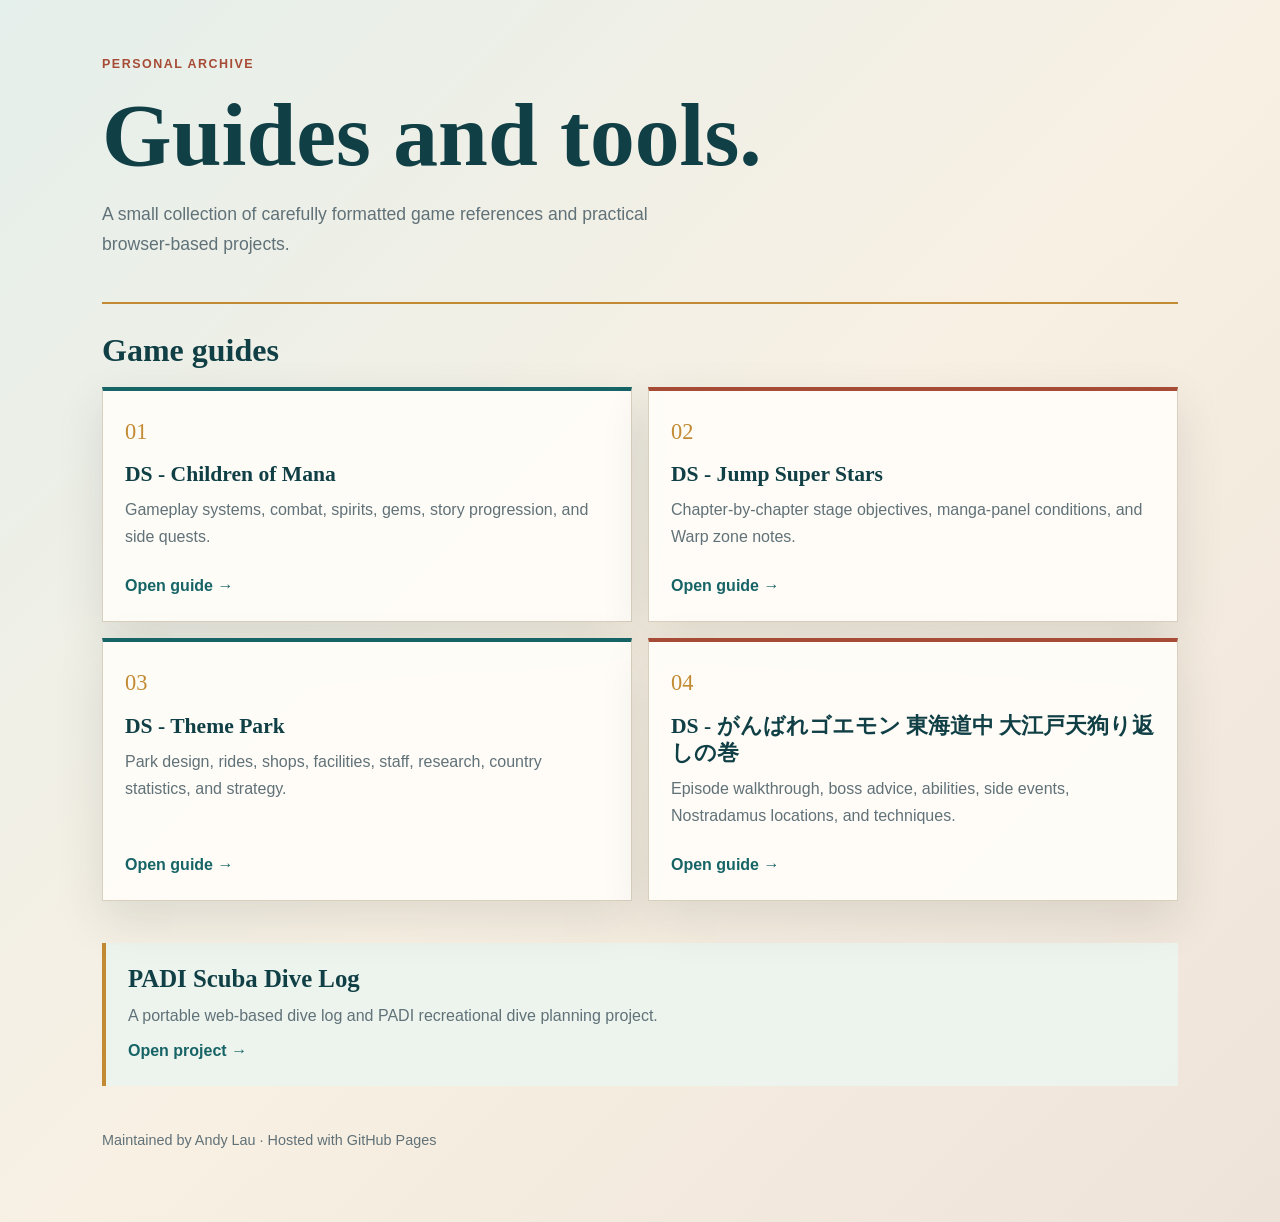
==== index.html @ 2795063a "Match guide names on homepage" ====
<!doctype html>
<html lang="en">
<head>
  <meta charset="utf-8">
  <meta name="viewport" content="width=device-width, initial-scale=1">
  <meta name="description" content="A collection of game guides and browser tools by Andy Lau.">
  <title>Andy Lau | Guides and Tools</title>
  <style>
    :root {
      --ink: #203238;
      --muted: #607178;
      --paper: #fffdf8;
      --cream: #f2eadb;
      --line: #d8cfbf;
      --teal: #176466;
      --teal-dark: #103f45;
      --rust: #a64b35;
      --gold: #c28a32;
      --shadow: 0 18px 45px rgba(39, 49, 41, .12);
    }
    * { box-sizing: border-box; }
    html { scroll-behavior: smooth; }
    body {
      margin: 0;
      color: var(--ink);
      background: linear-gradient(135deg, #e5efeb 0%, #f8f0e3 52%, #eee3d9 100%);
      font-family: "Avenir Next", "Hiragino Sans", "Yu Gothic", sans-serif;
      line-height: 1.7;
    }
    .shell { max-width: 1120px; margin: 0 auto; padding: 30px 22px 70px; }
    header { display: flex; justify-content: space-between; gap: 24px; align-items: end; padding: 24px 0 42px; }
    .eyebrow { color: var(--rust); font-size: .78rem; font-weight: 700; letter-spacing: .12em; text-transform: uppercase; }
    h1, h2 { color: var(--teal-dark); font-family: Georgia, "Hiragino Mincho ProN", serif; line-height: 1.15; }
    h1 { font-size: clamp(2.6rem, 7vw, 5.8rem); letter-spacing: 0; margin: 8px 0 14px; max-width: 760px; }
    header p { color: var(--muted); font-size: 1.1rem; margin: 0; max-width: 570px; }
    .rule { border: 0; border-top: 2px solid var(--gold); margin: 0 0 28px; }
    h2 { font-size: 2rem; margin: 0 0 18px; }
    .grid { display: grid; grid-template-columns: repeat(2, minmax(0, 1fr)); gap: 16px; }
    .guide { display: flex; flex-direction: column; min-height: 220px; padding: 22px; background: rgba(255, 253, 248, .96); border: 1px solid var(--line); box-shadow: var(--shadow); }
    .guide:nth-child(2n) { border-top: 4px solid var(--rust); }
    .guide:nth-child(2n+1) { border-top: 4px solid var(--teal); }
    .number { color: var(--gold); font-family: Georgia, serif; font-size: 1.4rem; }
    h3 { color: var(--teal-dark); font-family: Georgia, serif; font-size: 1.35rem; line-height: 1.25; margin: 10px 0 8px; }
    .guide p { color: var(--muted); margin: 0 0 22px; }
    .guide a, .project a { align-self: start; color: var(--teal); font-weight: 700; margin-top: auto; text-decoration: none; }
    .guide a:hover, .project a:hover { color: var(--rust); }
    .project { margin-top: 42px; padding: 22px; background: rgba(237, 245, 240, .9); border-left: 4px solid var(--gold); }
    .project h2 { font-size: 1.55rem; margin-bottom: 8px; }
    .project p { color: var(--muted); margin: 0 0 8px; }
    footer { color: var(--muted); font-size: .9rem; margin-top: 42px; }
    @media (max-width: 680px) {
      .shell { padding: 15px 12px 42px; }
      header { display: block; padding: 18px 0 32px; }
      .grid { grid-template-columns: 1fr; }
      .guide { min-height: auto; }
    }
  </style>
</head>
<body>
  <div class="shell">
    <header>
      <div>
        <div class="eyebrow">Personal archive</div>
        <h1>Guides and tools.</h1>
        <p>A small collection of carefully formatted game references and practical browser-based projects.</p>
      </div>
    </header>

    <main>
      <hr class="rule">
      <h2>Game guides</h2>
      <section class="grid" aria-label="Game guides">
        <article class="guide">
          <div class="number">01</div>
          <h3>DS - Children of Mana</h3>
          <p>Gameplay systems, combat, spirits, gems, story progression, and side quests.</p>
          <a href="guides/children-of-mana.html">Open guide &rarr;</a>
        </article>
        <article class="guide">
          <div class="number">02</div>
          <h3>DS - Jump Super Stars</h3>
          <p>Chapter-by-chapter stage objectives, manga-panel conditions, and Warp zone notes.</p>
          <a href="guides/jump-super-stars.html">Open guide &rarr;</a>
        </article>
        <article class="guide">
          <div class="number">03</div>
          <h3>DS - Theme Park</h3>
          <p>Park design, rides, shops, facilities, staff, research, country statistics, and strategy.</p>
          <a href="guides/theme-park.html">Open guide &rarr;</a>
        </article>
        <article class="guide">
          <div class="number">04</div>
          <h3>DS - がんばれゴエモン 東海道中 大江戸天狗り返しの巻</h3>
          <p>Episode walkthrough, boss advice, abilities, side events, Nostradamus locations, and techniques.</p>
          <a href="guides/goemon.html">Open guide &rarr;</a>
        </article>
      </section>

      <section class="project" aria-labelledby="project-title">
        <h2 id="project-title">PADI Scuba Dive Log</h2>
        <p>A portable web-based dive log and PADI recreational dive planning project.</p>
        <a href="https://ylau674.github.io/padi-scuba-dive-log/">Open project &rarr;</a>
      </section>
    </main>

    <footer>Maintained by Andy Lau &middot; Hosted with GitHub Pages</footer>
  </div>
</body>
</html>
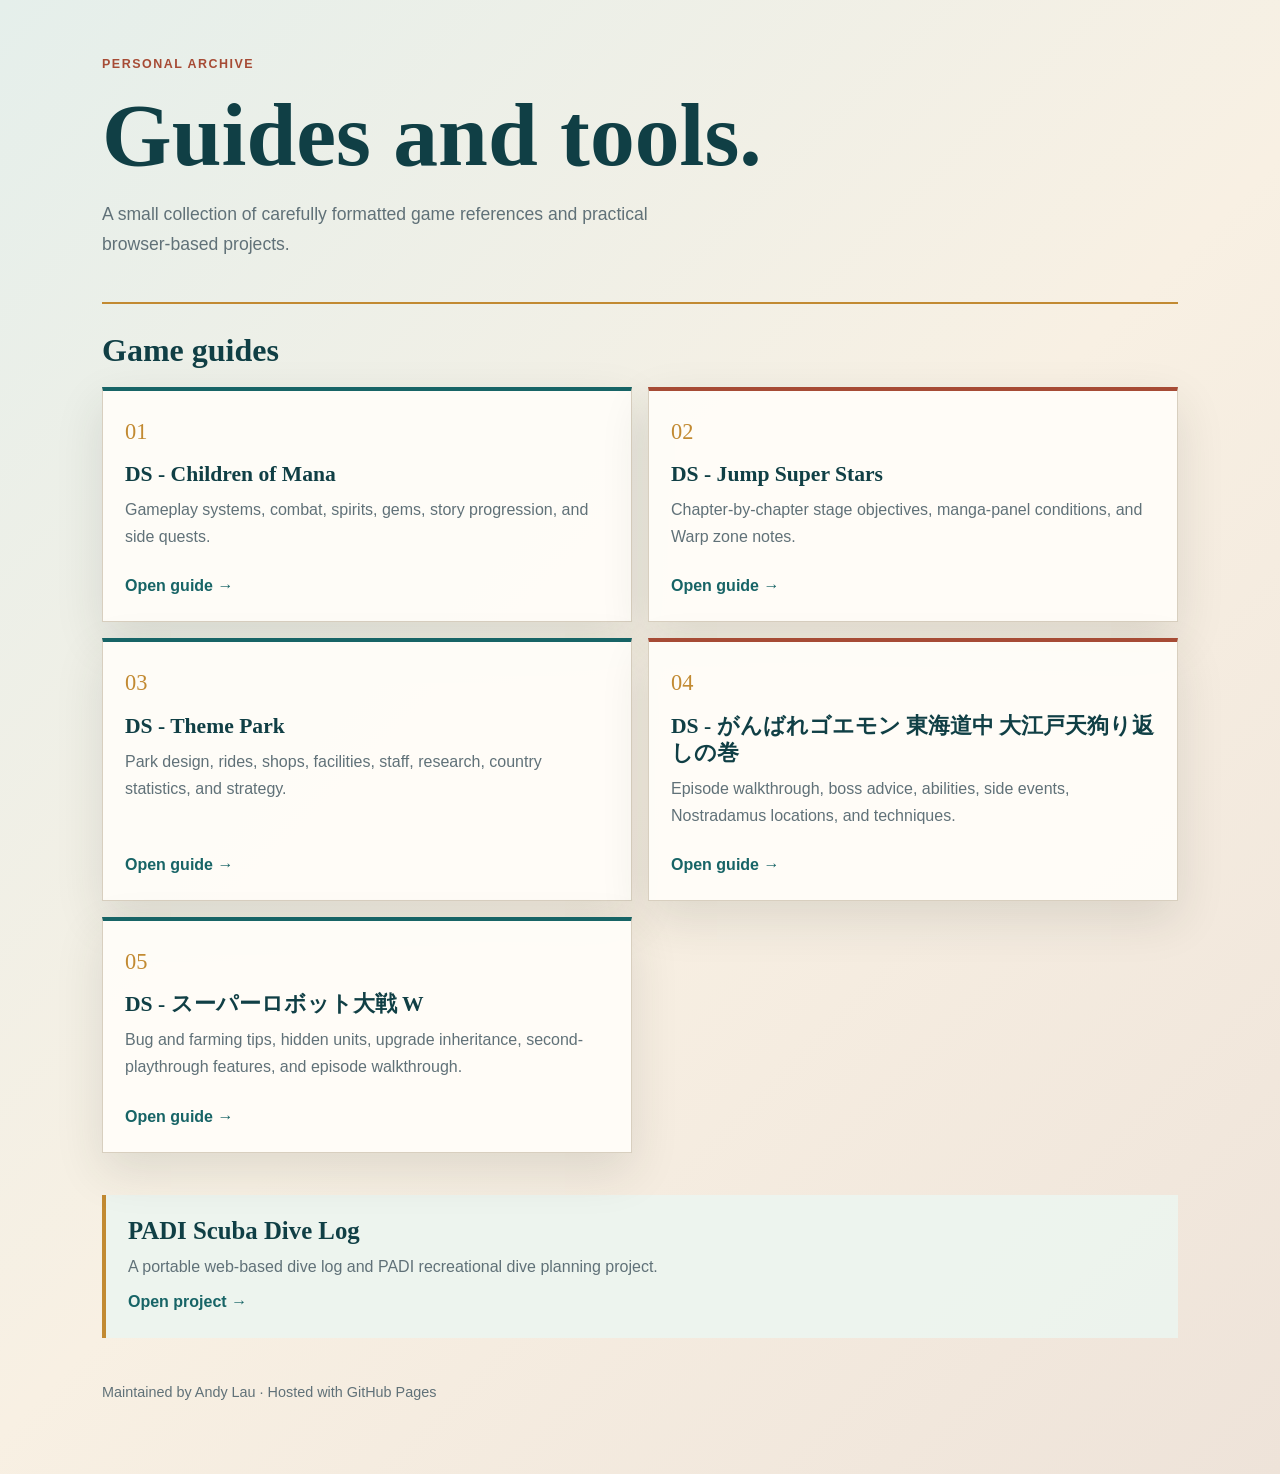
==== commit 255fe288: "Add Super Robot Wars W guide" ====
--- a/index.html
+++ b/index.html
@@ -94,6 +94,12 @@
           <p>Episode walkthrough, boss advice, abilities, side events, Nostradamus locations, and techniques.</p>
           <a href="guides/goemon.html">Open guide &rarr;</a>
         </article>
+        <article class="guide">
+          <div class="number">05</div>
+          <h3>DS - スーパーロボット大戦 W</h3>
+          <p>Bug and farming tips, hidden units, upgrade inheritance, second-playthrough features, and episode walkthrough.</p>
+          <a href="guides/super-robot-w.html">Open guide &rarr;</a>
+        </article>
       </section>
 
       <section class="project" aria-labelledby="project-title">
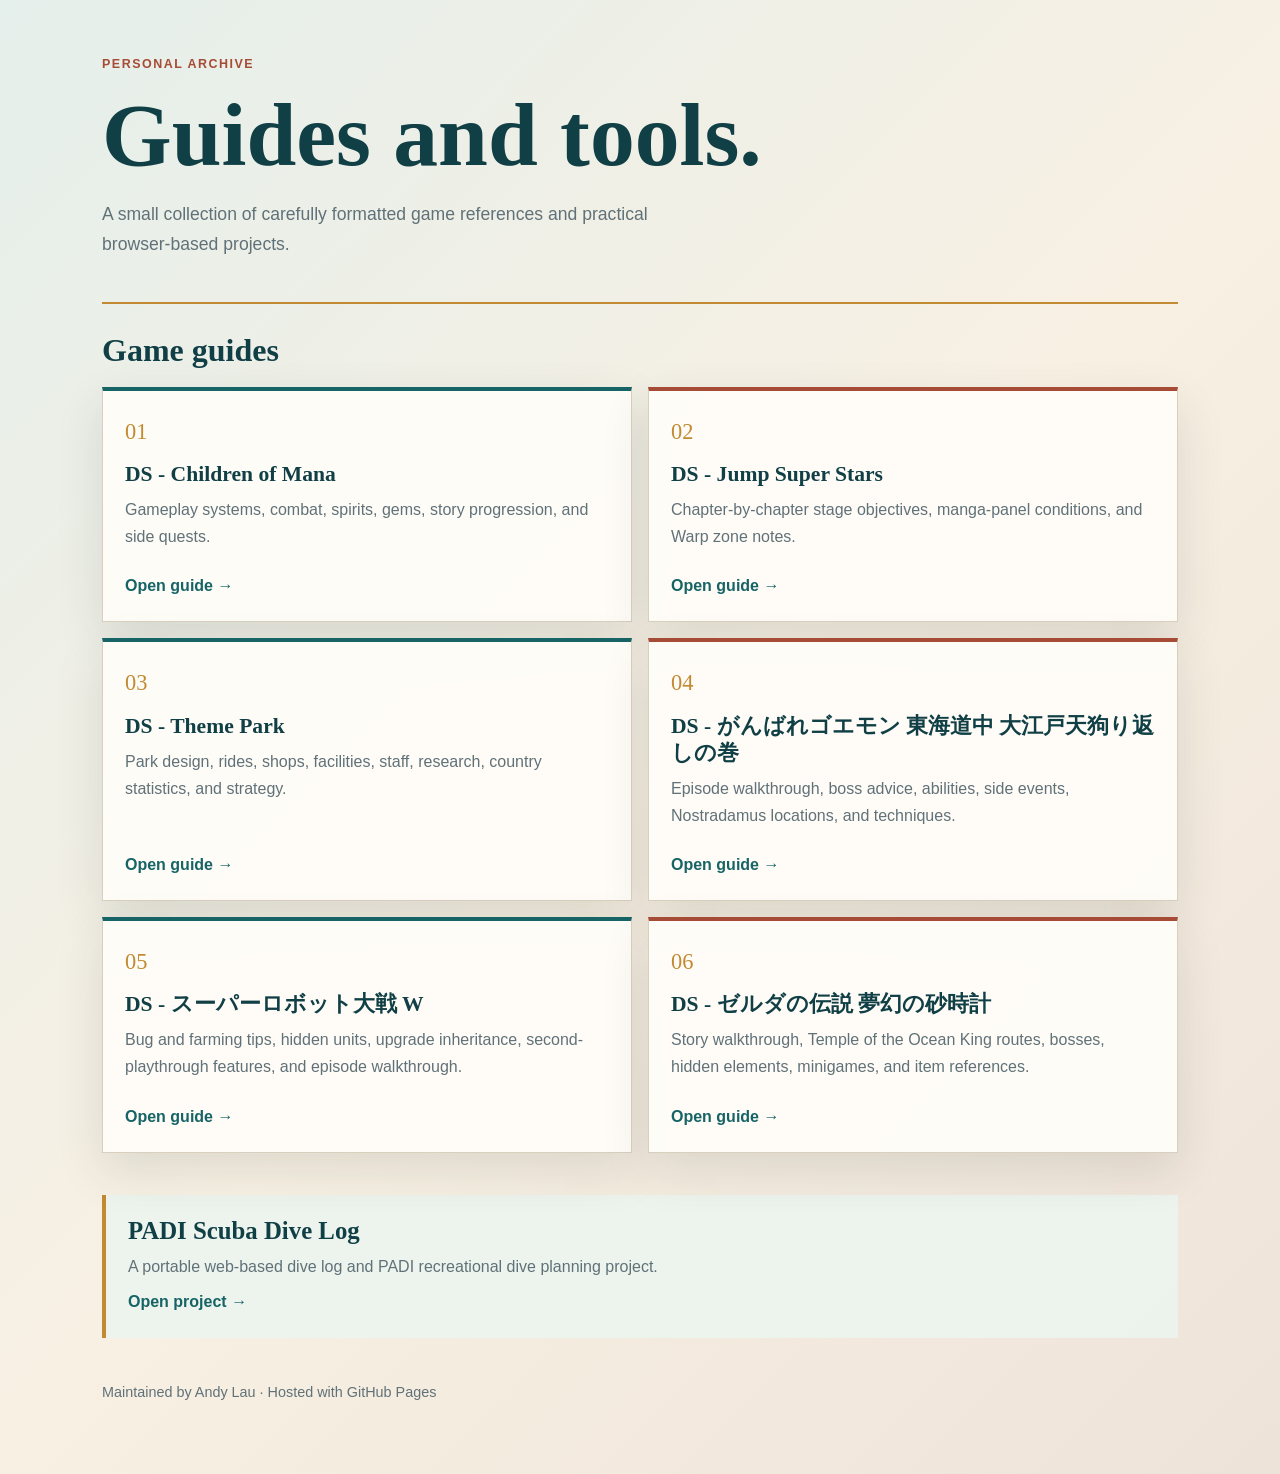
==== commit b3eb0f67: "Add Zelda Phantom Hourglass guide" ====
--- a/index.html
+++ b/index.html
@@ -100,6 +100,12 @@
           <p>Bug and farming tips, hidden units, upgrade inheritance, second-playthrough features, and episode walkthrough.</p>
           <a href="guides/super-robot-w.html">Open guide &rarr;</a>
         </article>
+        <article class="guide">
+          <div class="number">06</div>
+          <h3>DS - ゼルダの伝説 夢幻の砂時計</h3>
+          <p>Story walkthrough, Temple of the Ocean King routes, bosses, hidden elements, minigames, and item references.</p>
+          <a href="guides/zelda-phantom-hourglass.html">Open guide &rarr;</a>
+        </article>
       </section>
 
       <section class="project" aria-labelledby="project-title">
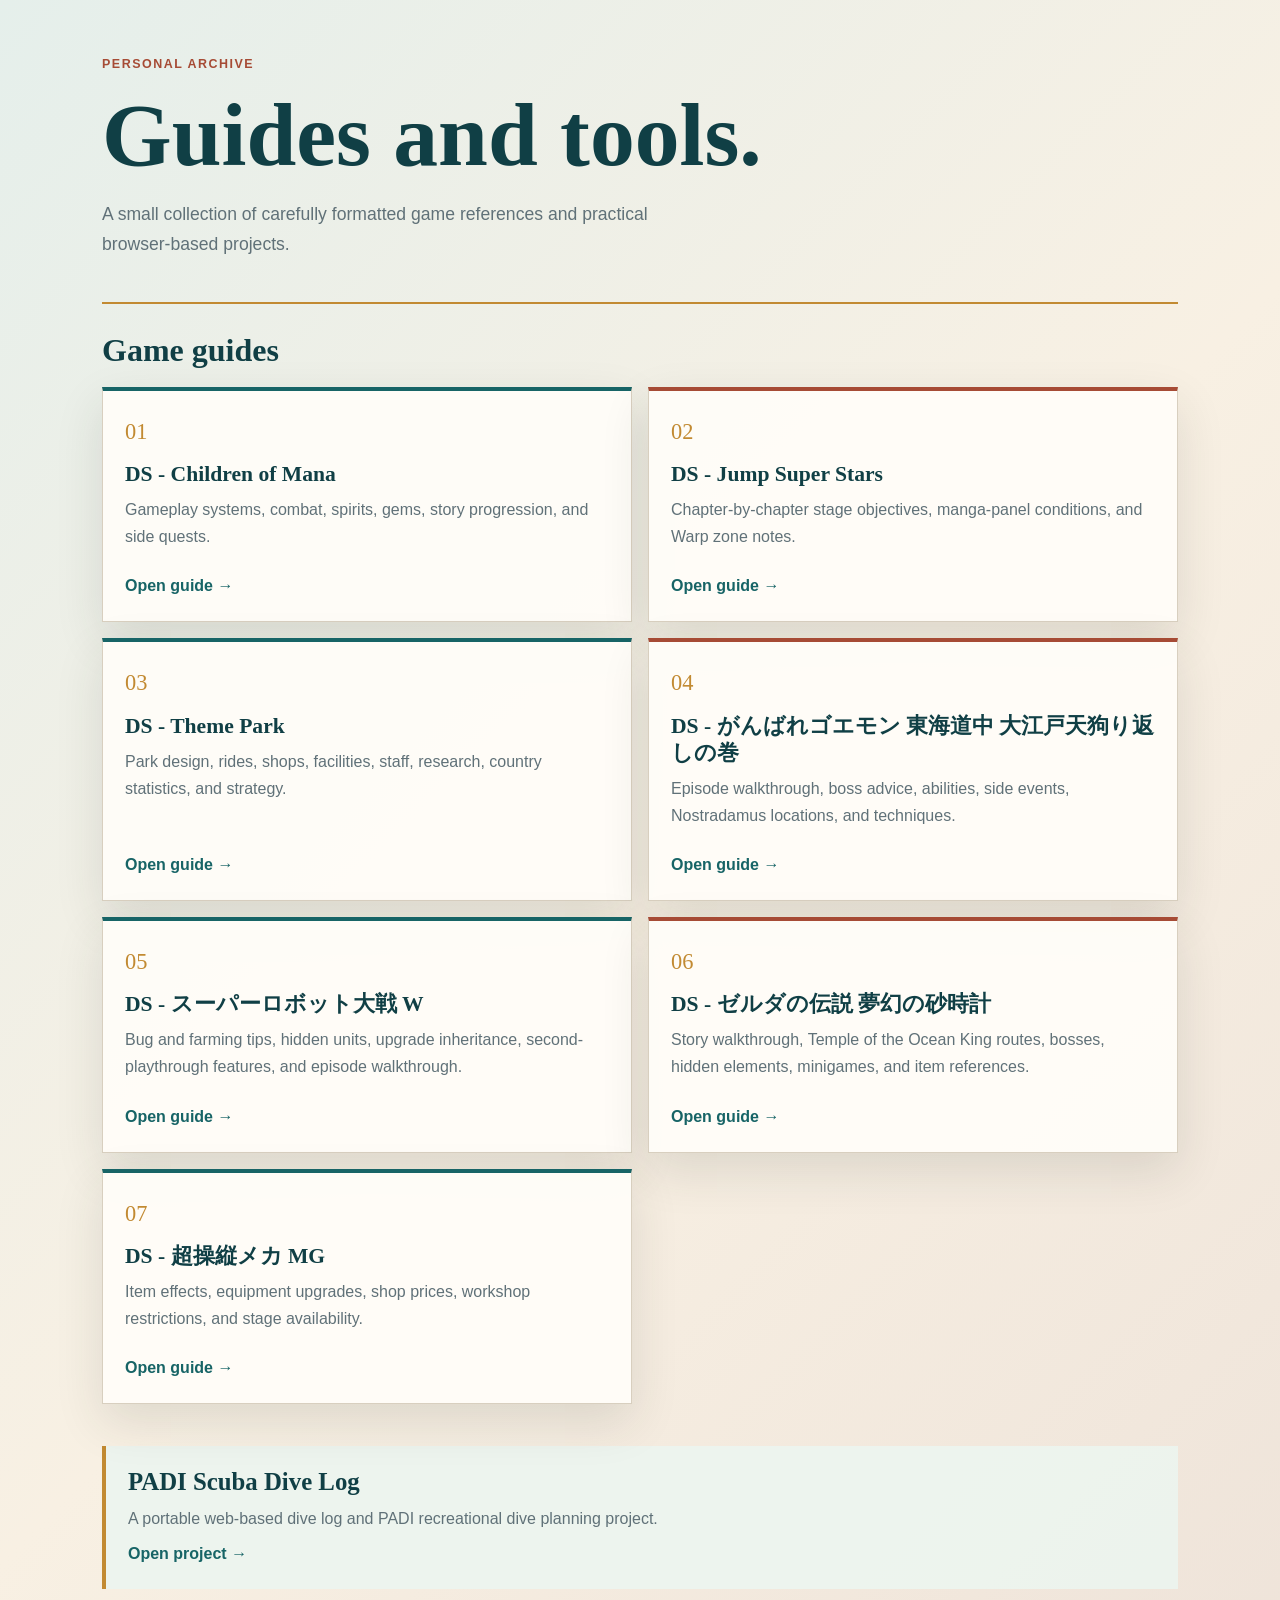
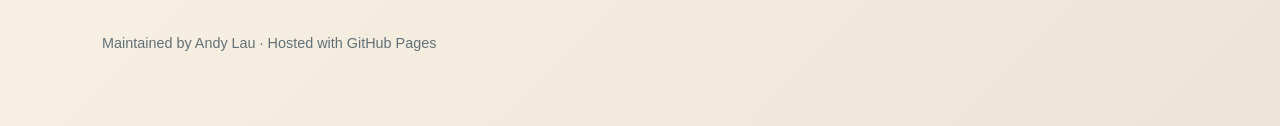
==== commit 0fb4d0d3: "Add Super Control Mecha MG guide" ====
--- a/index.html
+++ b/index.html
@@ -106,6 +106,12 @@
           <p>Story walkthrough, Temple of the Ocean King routes, bosses, hidden elements, minigames, and item references.</p>
           <a href="guides/zelda-phantom-hourglass.html">Open guide &rarr;</a>
         </article>
+        <article class="guide">
+          <div class="number">07</div>
+          <h3>DS - 超操縦メカ MG</h3>
+          <p>Item effects, equipment upgrades, shop prices, workshop restrictions, and stage availability.</p>
+          <a href="guides/mecha-mg.html">Open guide &rarr;</a>
+        </article>
       </section>
 
       <section class="project" aria-labelledby="project-title">
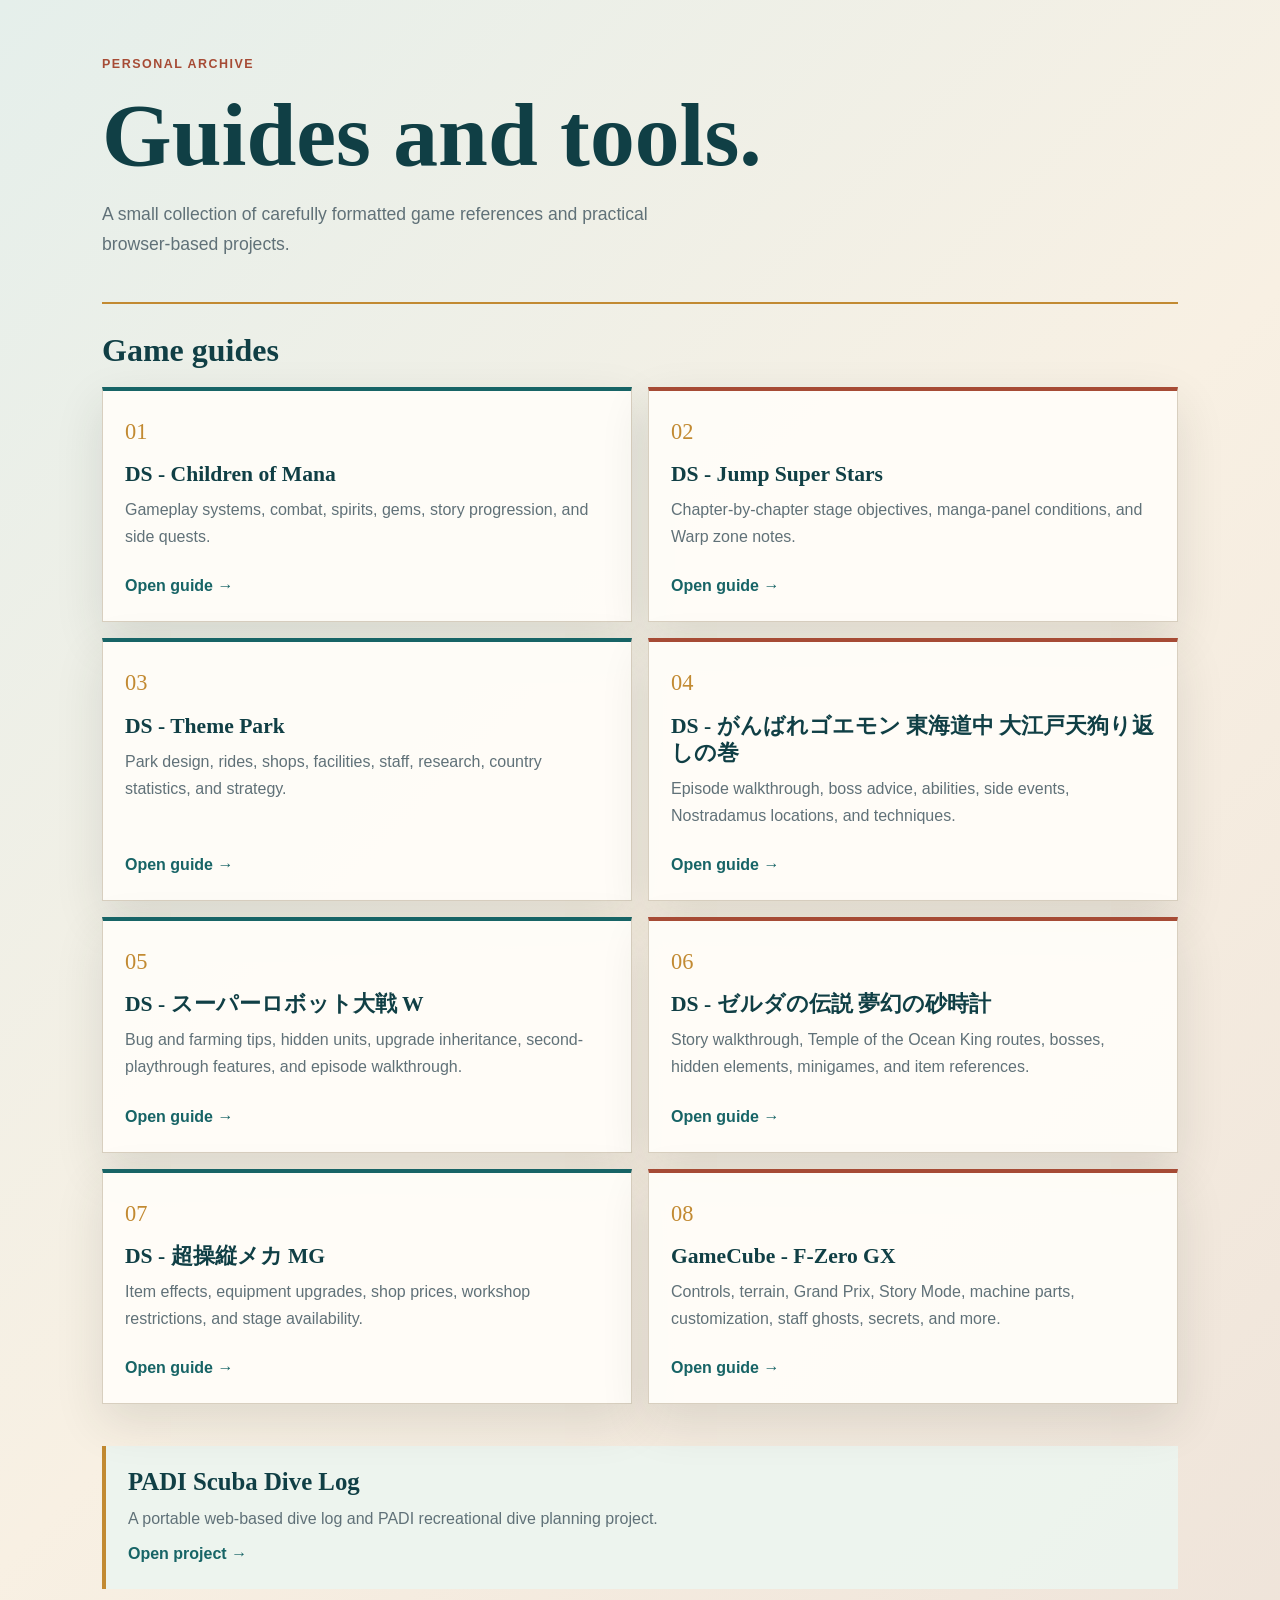
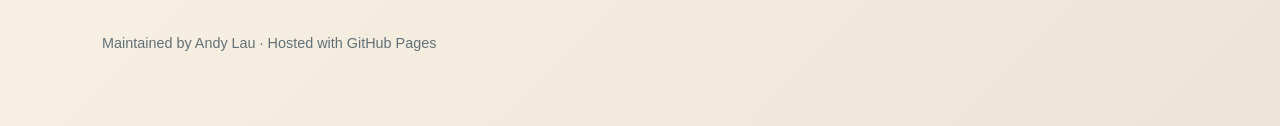
==== commit 7f70ff2d: "Add F-Zero GX guide" ====
--- a/index.html
+++ b/index.html
@@ -112,6 +112,12 @@
           <p>Item effects, equipment upgrades, shop prices, workshop restrictions, and stage availability.</p>
           <a href="guides/mecha-mg.html">Open guide &rarr;</a>
         </article>
+        <article class="guide">
+          <div class="number">08</div>
+          <h3>GameCube - F-Zero GX</h3>
+          <p>Controls, terrain, Grand Prix, Story Mode, machine parts, customization, staff ghosts, secrets, and more.</p>
+          <a href="guides/f-zero-gx.html">Open guide &rarr;</a>
+        </article>
       </section>
 
       <section class="project" aria-labelledby="project-title">
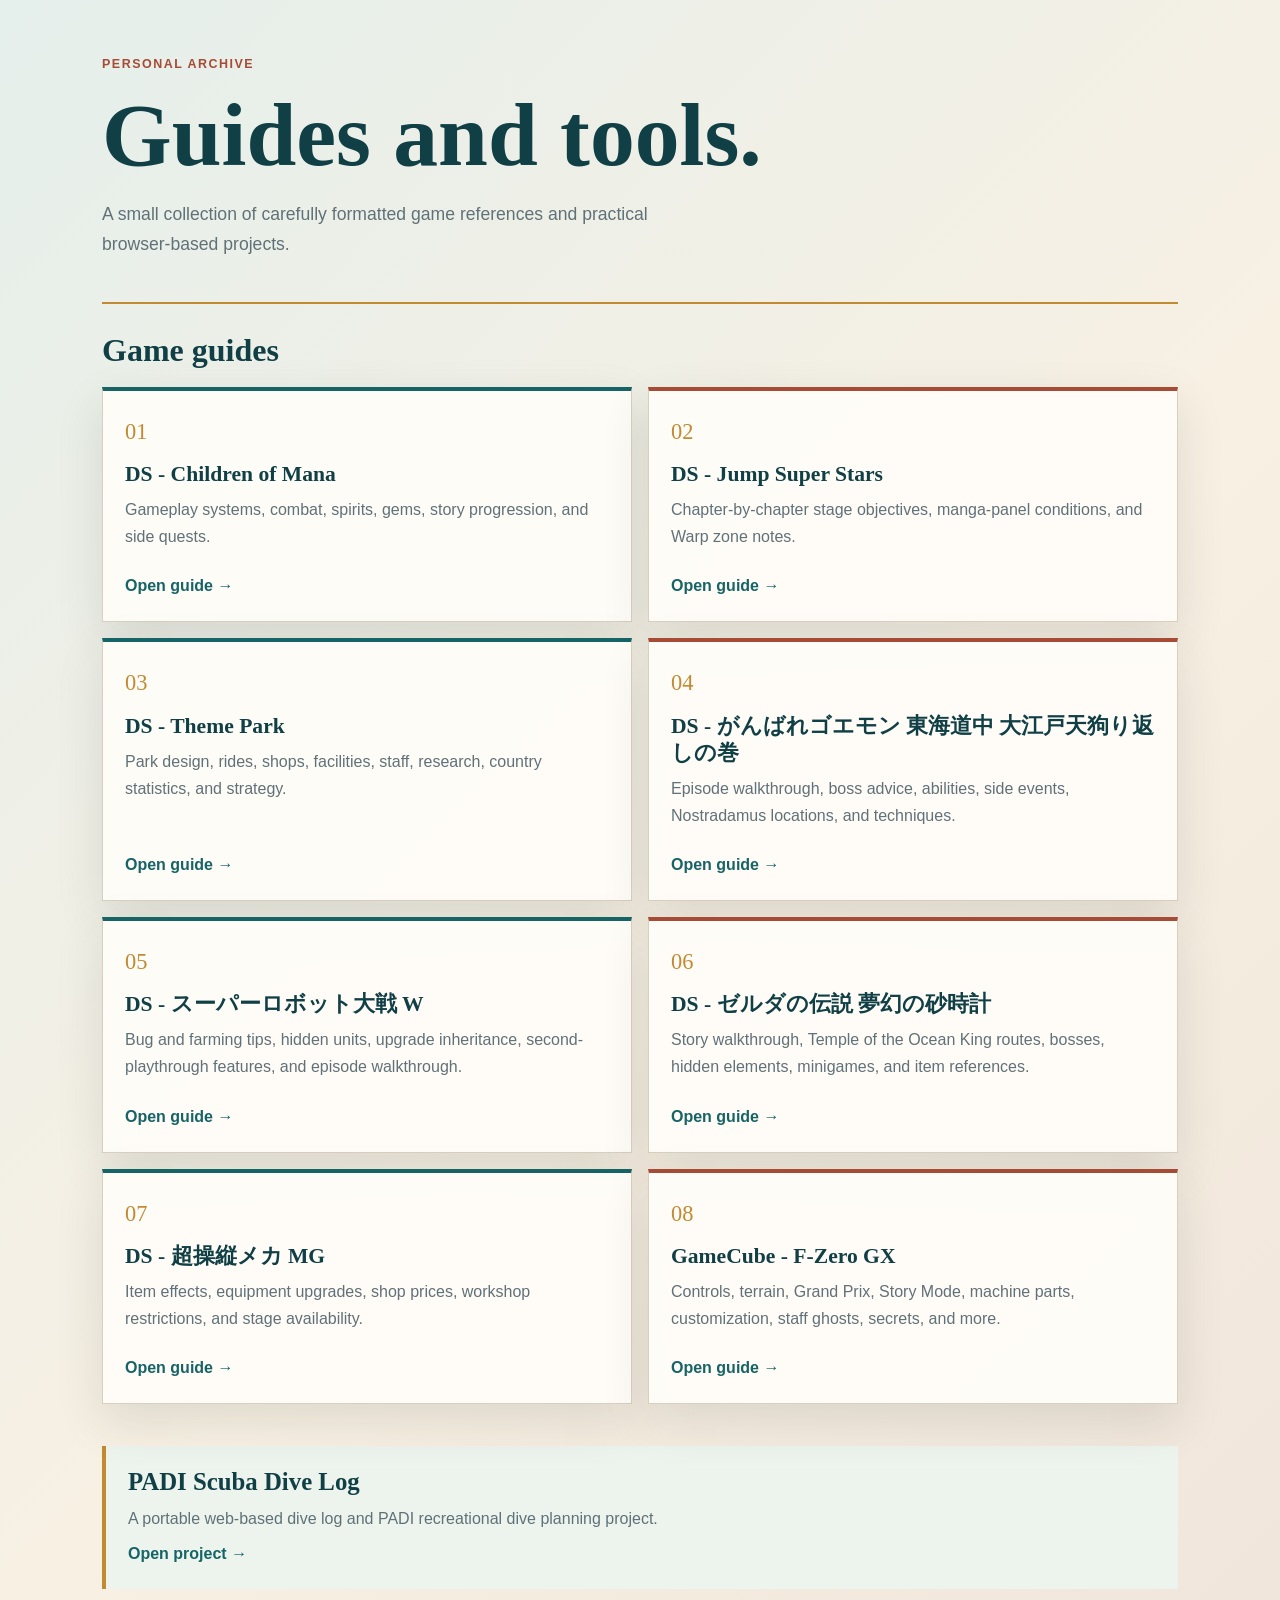
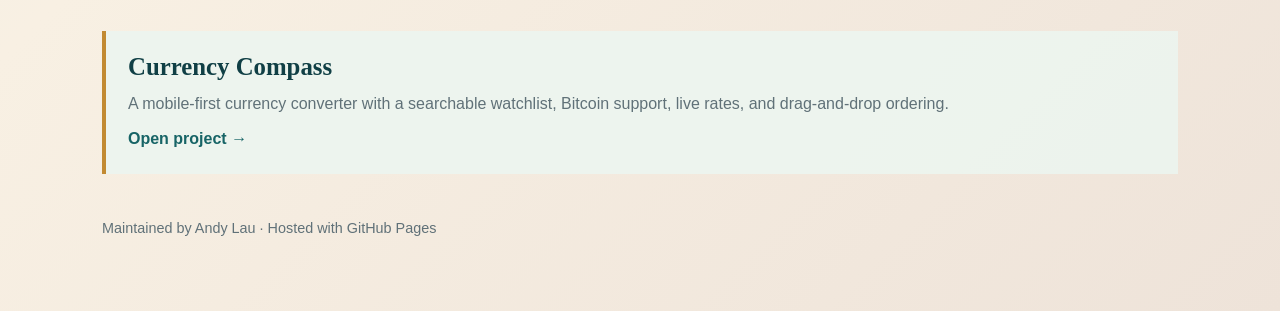
==== commit 64b4417f: "Add Currency Compass" ====
--- a/index.html
+++ b/index.html
@@ -125,6 +125,12 @@
         <p>A portable web-based dive log and PADI recreational dive planning project.</p>
         <a href="https://ylau674.github.io/padi-scuba-dive-log/">Open project &rarr;</a>
       </section>
+
+      <section class="project" aria-labelledby="currency-compass-title">
+        <h2 id="currency-compass-title">Currency Compass</h2>
+        <p>A mobile-first currency converter with a searchable watchlist, Bitcoin support, live rates, and drag-and-drop ordering.</p>
+        <a href="currency-compass/">Open project &rarr;</a>
+      </section>
     </main>
 
     <footer>Maintained by Andy Lau &middot; Hosted with GitHub Pages</footer>
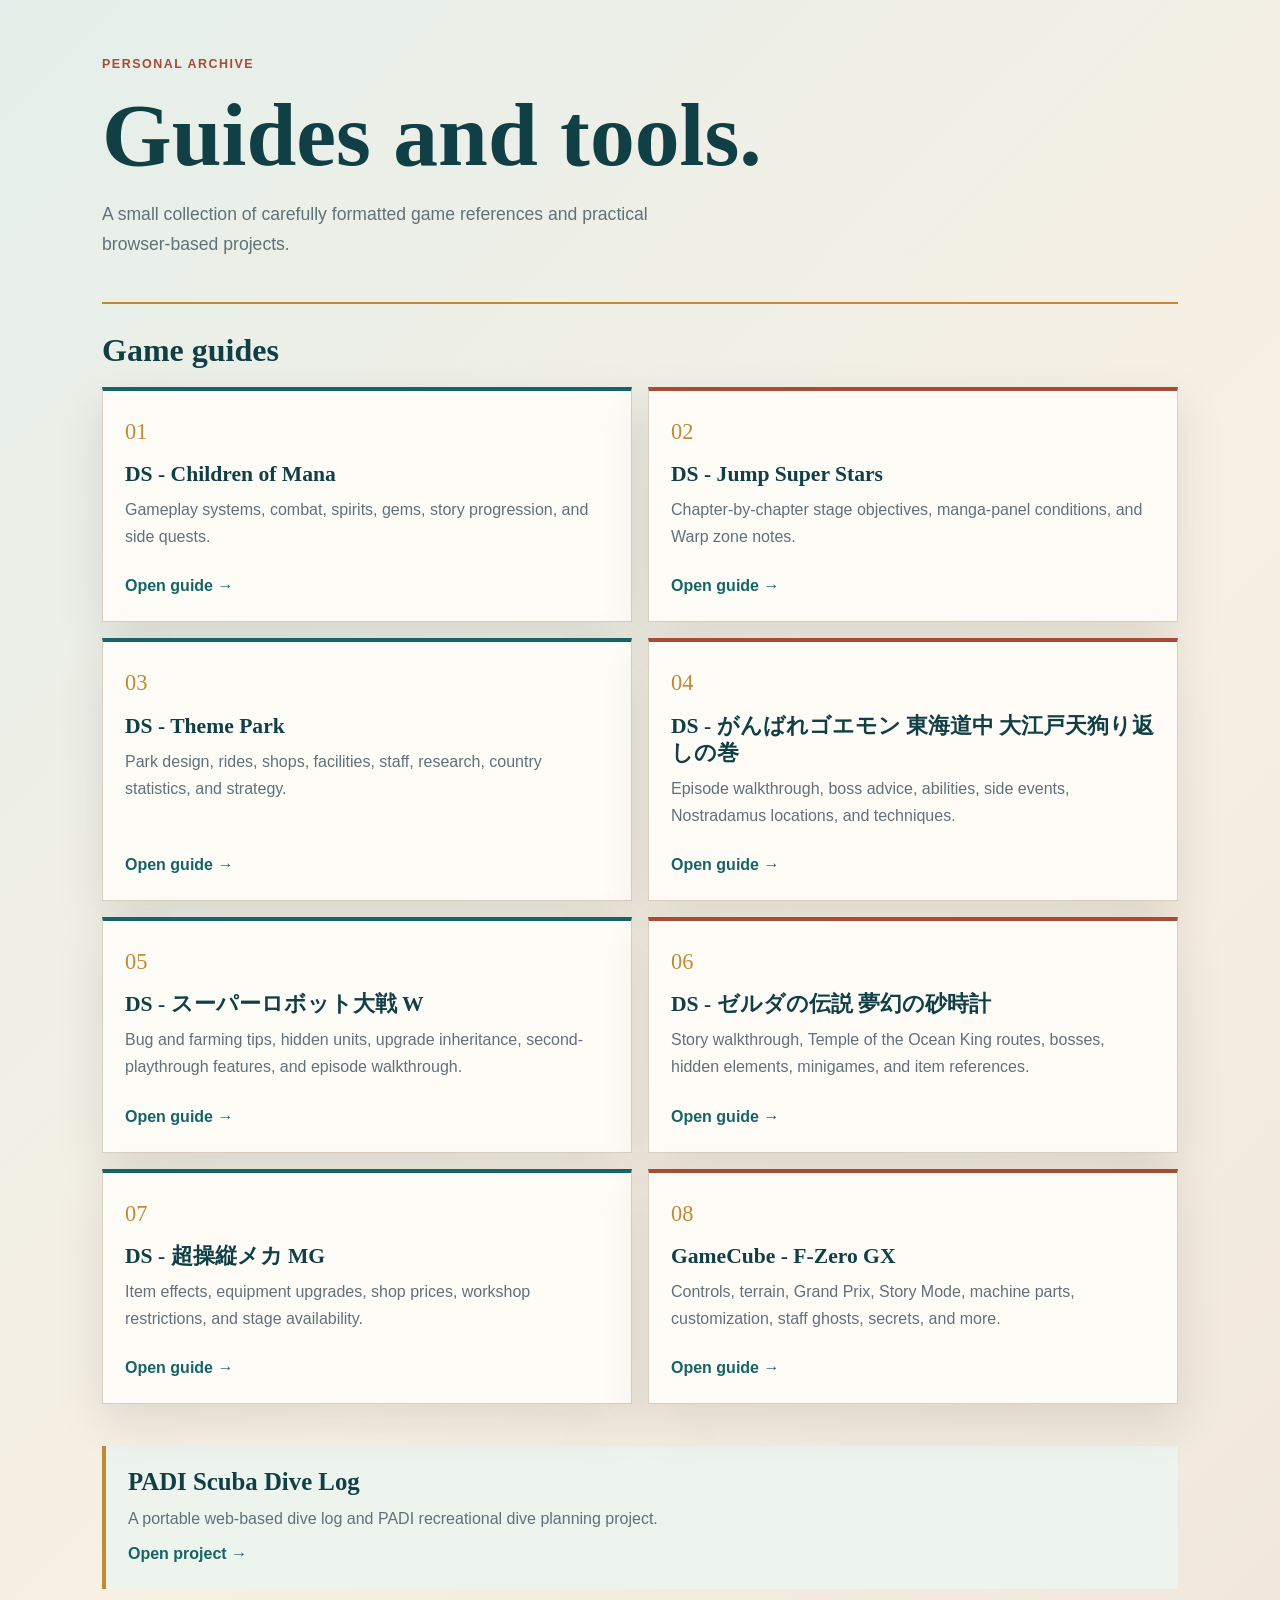
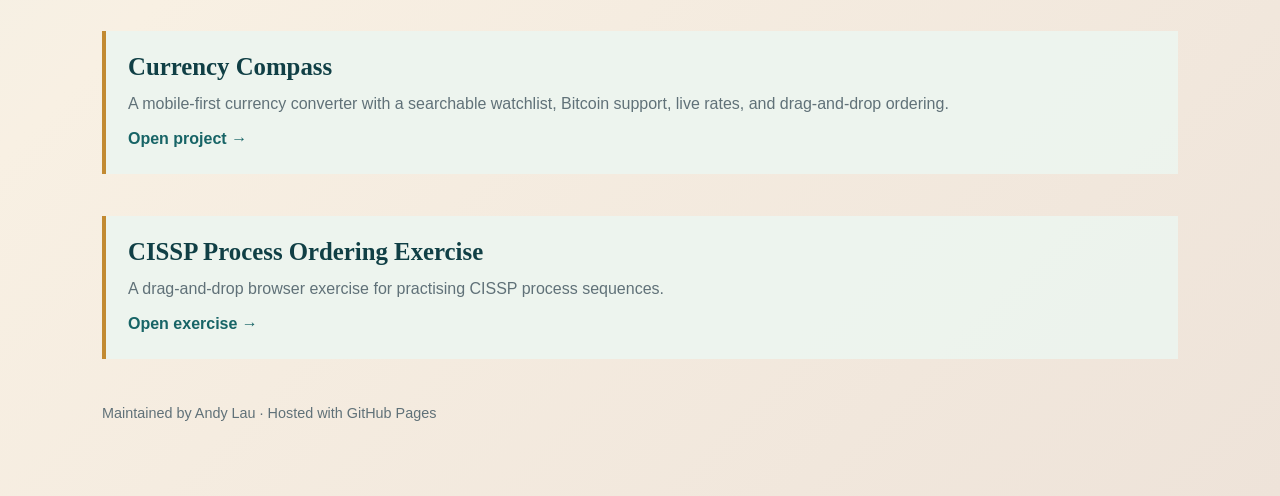
==== commit 7f21dc44: "Link CISSP process ordering exercise" ====
--- a/index.html
+++ b/index.html
@@ -129,7 +129,13 @@
       <section class="project" aria-labelledby="currency-compass-title">
         <h2 id="currency-compass-title">Currency Compass</h2>
         <p>A mobile-first currency converter with a searchable watchlist, Bitcoin support, live rates, and drag-and-drop ordering.</p>
-        <a href="currency-compass/">Open project &rarr;</a>
+        <a href="https://ylau674.github.io/currency-compass/">Open project &rarr;</a>
+      </section>
+
+      <section class="project" aria-labelledby="cissp-exercises-title">
+        <h2 id="cissp-exercises-title">CISSP Process Ordering Exercise</h2>
+        <p>A drag-and-drop browser exercise for practising CISSP process sequences.</p>
+        <a href="https://ylau674.github.io/cissp-exercises/">Open exercise &rarr;</a>
       </section>
     </main>
 
